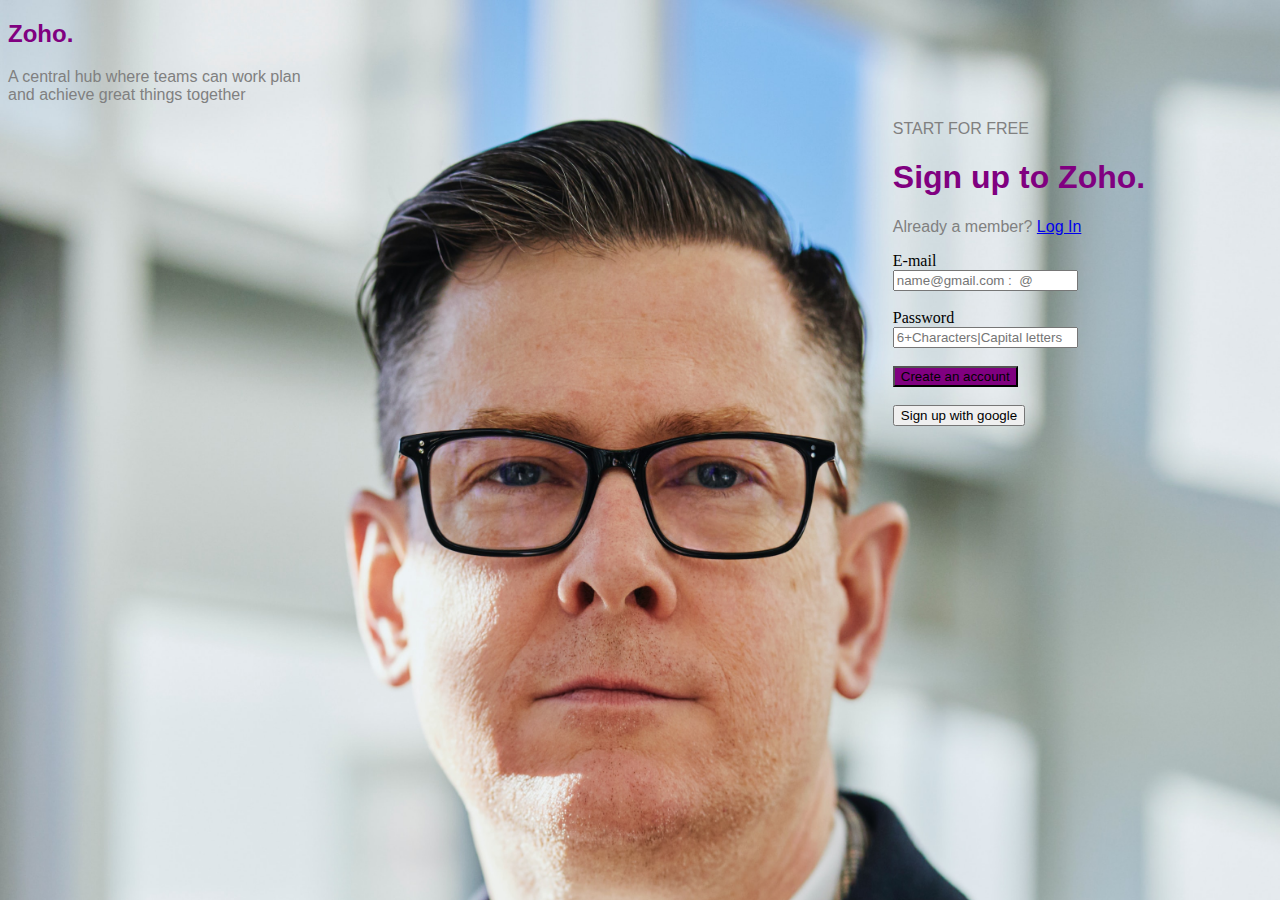
==== index.html @ 5eabdaeb "forms" ====
<!DOCTYPE html>
<html lang="en">
<head>
    <meta charset="UTF-8">
    <meta http-equiv="X-UA-Compatible" content="IE=edge">
    <meta name="viewport" content="width=device-width, initial-scale=1.0">
    <title>Document</title>
    <style>
        .form{
            color:black;
            
         }
      
         .header{
            color: purple;
            font-family: Arial,sans-serif;
            
            
         }
         #purple{
            background-color: purple;
         }
         .head{
            color: purple;
            font-family: Arial,sans-serif;
         }      
      
         body{
            background-image: url(images/linked.jpg);
            background-repeat: no-repeat;
            background-size: 100% ;
            
         }
         form{
            margin-left: 70%;
         }
         p{
            color: gray;
            font-family: Arial,sans-serif;
         }

    </style>
        
</head>


</body>
<body>
    <h2 class="header">Zoho.</h2>
    <p style=>A central hub where teams can work plan <br> and achieve great things together</p>
    <form class="form">
       <p>START FOR FREE</p> 
       <h1 class="head">Sign up to Zoho.</h1>
       <p>Already a member? <a href="loginform.html">Log In</a>
       </p>
       <label>E-mail</label>
       <br/>
       <input type="email" placeholder="name@gmail.com :  &commat;"/>
       <br/>
       <br/>
       <label>Password</label>
       <br/>
       <input type="password" placeholder="6+Characters|Capital letters"/>
       <br/>
       <br/>
       <button id="purple">Create an account</button>
       <br/>
       <br/>
       <button>Sign up with google</button>

    
    </form>
    
</body>
</html>
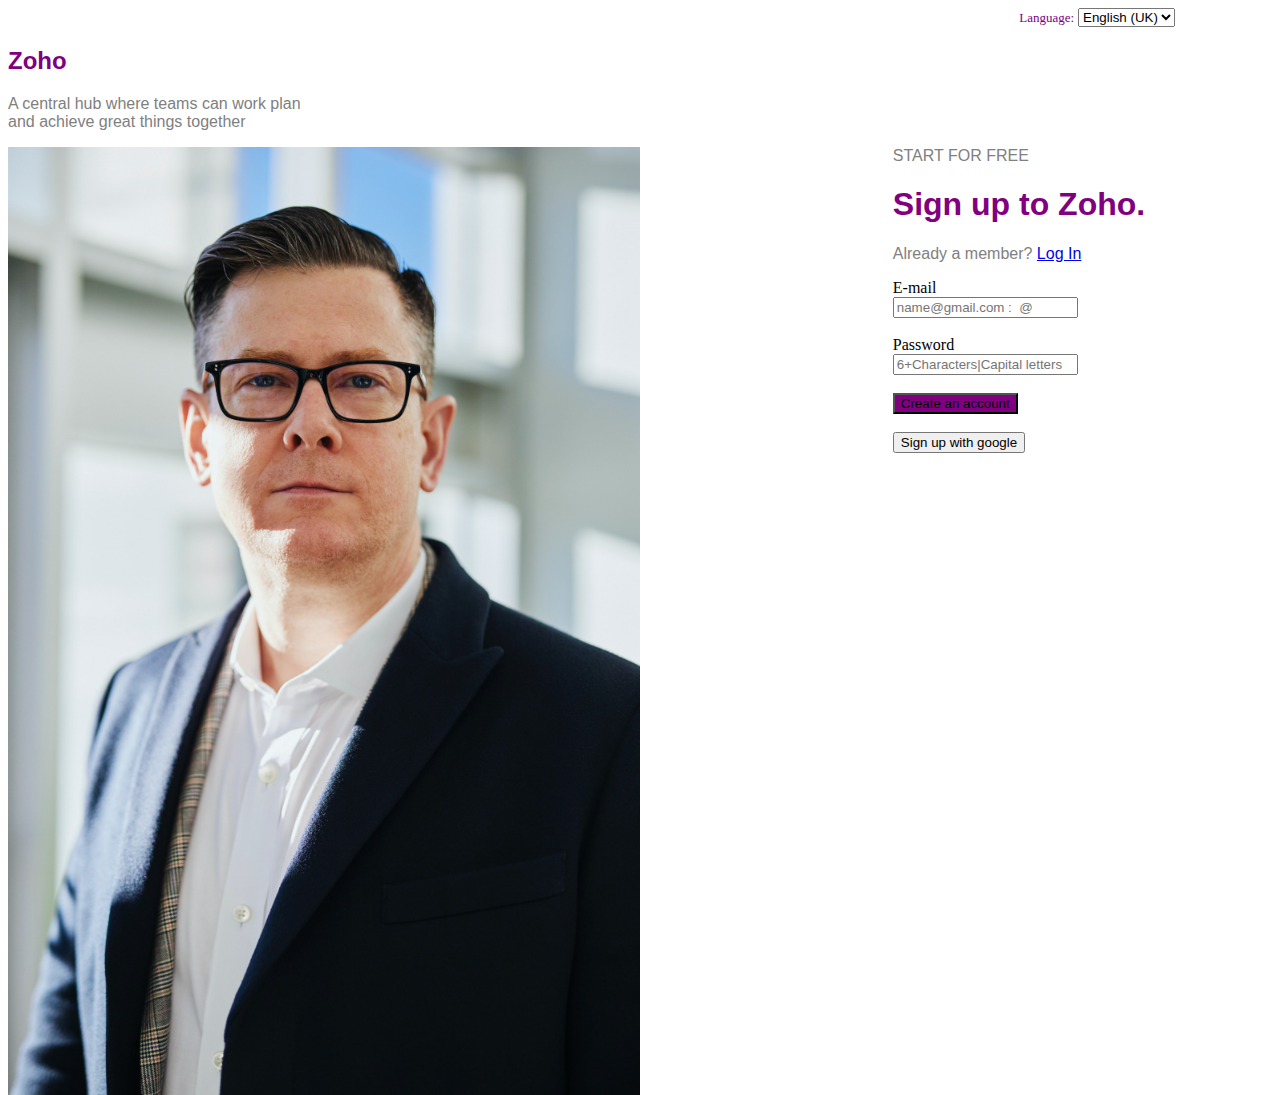
==== commit 32caf319: "forms" ====
--- a/index.html
+++ b/index.html
@@ -4,39 +4,43 @@
     <meta charset="UTF-8">
     <meta http-equiv="X-UA-Compatible" content="IE=edge">
     <meta name="viewport" content="width=device-width, initial-scale=1.0">
-    <title>Document</title>
+    <title>Zoho</title>
     <style>
-        .form{
+   
+      .form{
             color:black;
-            
          }
-      
+
          .header{
             color: purple;
             font-family: Arial,sans-serif;
-            
-            
          }
+
          #purple{
             background-color: purple;
          }
+         
          .head{
             color: purple;
             font-family: Arial,sans-serif;
          }      
       
-         body{
-            background-image: url(images/linked.jpg);
-            background-repeat: no-repeat;
-            background-size: 100% ;
-            
-         }
          form{
             margin-left: 70%;
          }
          p{
             color: gray;
             font-family: Arial,sans-serif;
+         }
+         #img{
+            float: left;
+            width: 50%;
+            height: fit-content;
+         }
+         #lang{
+            margin-left:80%;
+            font-size: small;
+            color: purple;
          }
 
     </style>
@@ -46,8 +50,19 @@
 
 </body>
 <body>
-    <h2 class="header">Zoho.</h2>
-    <p style=>A central hub where teams can work plan <br> and achieve great things together</p>
+   <label id="lang">Language:</label> 
+    <select>
+      <option>English (UK)</option>
+      <option>English (US)</option>
+      <option>Swahili</option>
+      <option>French</option>      
+      <option>Italian</option>
+    </select>
+
+    <h2 class="header">Zoho</h2>
+    <p>A central hub where teams can work plan <br> and achieve great things together</p>
+    
+    <img id="img" src="/images/linked.jpg " alt="zoho" >
     <form class="form">
        <p>START FOR FREE</p> 
        <h1 class="head">Sign up to Zoho.</h1>
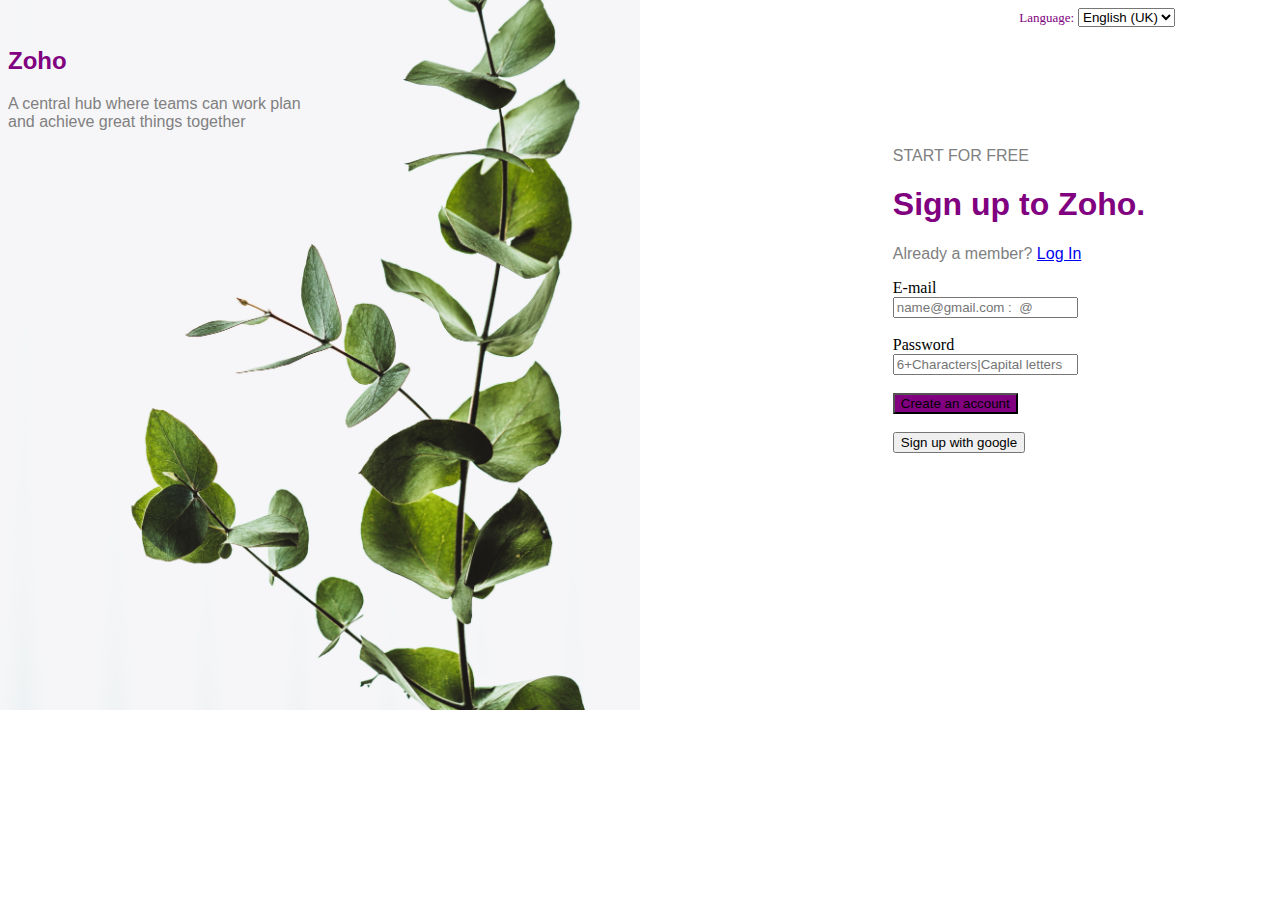
==== commit 35214169: "forms" ====
--- a/index.html
+++ b/index.html
@@ -4,7 +4,7 @@
     <meta charset="UTF-8">
     <meta http-equiv="X-UA-Compatible" content="IE=edge">
     <meta name="viewport" content="width=device-width, initial-scale=1.0">
-    <title>Zoho</title>
+    <title>Sign up to Zoho</title>
     <style>
    
       .form{
@@ -19,7 +19,7 @@
          #purple{
             background-color: purple;
          }
-         
+
          .head{
             color: purple;
             font-family: Arial,sans-serif;
@@ -42,14 +42,23 @@
             font-size: small;
             color: purple;
          }
+         .mydiv{
+            background-image: url("images/img.jpg") ;
+            background-repeat: no-repeat;
+            background-position: left;
+            background-size: 50%;
+            
+            
+         }
 
     </style>
+    
         
 </head>
 
 
-</body>
-<body>
+
+<body class="mydiv">
    <label id="lang">Language:</label> 
     <select>
       <option>English (UK)</option>
@@ -62,7 +71,8 @@
     <h2 class="header">Zoho</h2>
     <p>A central hub where teams can work plan <br> and achieve great things together</p>
     
-    <img id="img" src="/images/linked.jpg " alt="zoho" >
+    <!-- <img id="img" src="/images/linked.jpg " alt="zoho"> -->
+   
     <form class="form">
        <p>START FOR FREE</p> 
        <h1 class="head">Sign up to Zoho.</h1>
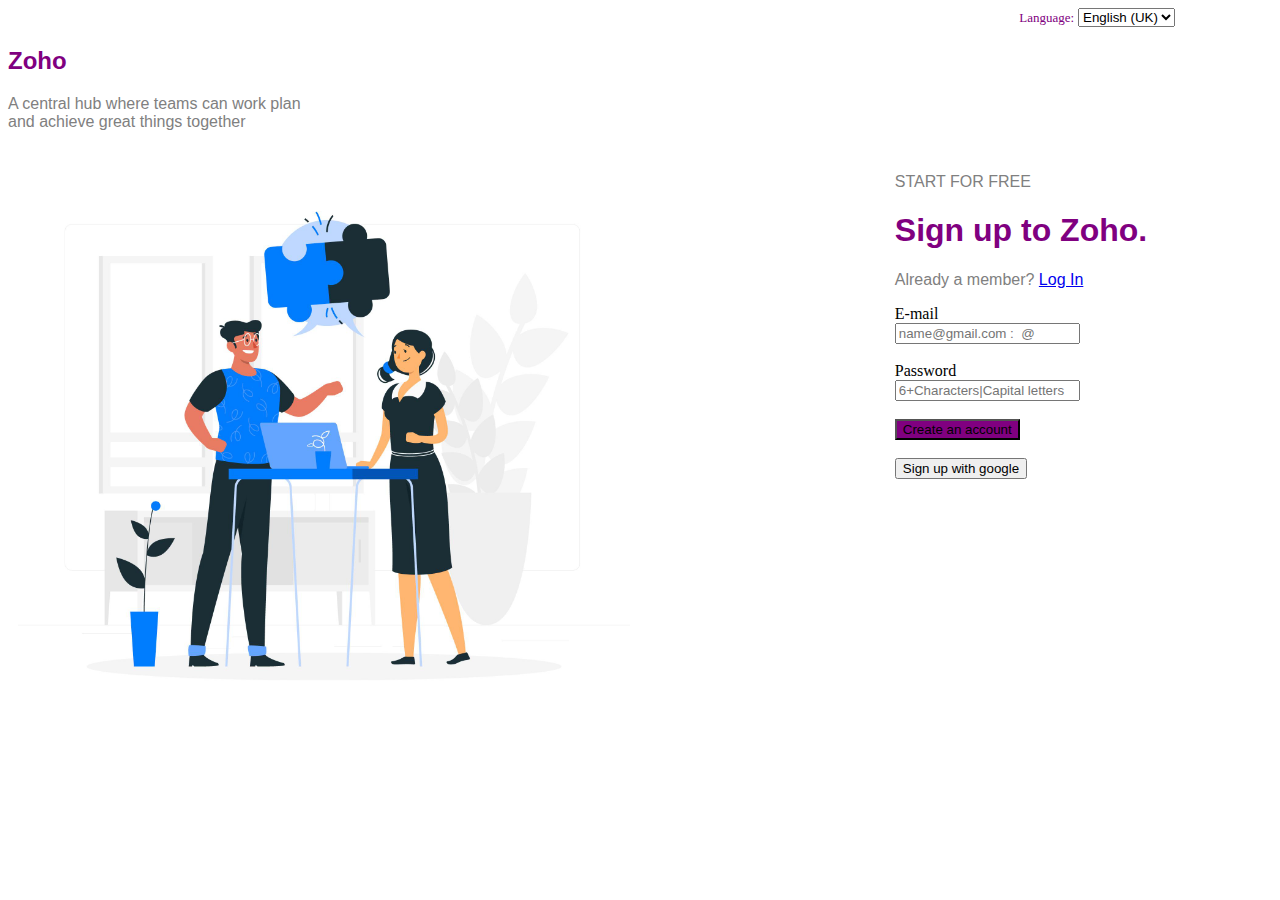
==== commit 2b78d393: "forms" ====
--- a/index.html
+++ b/index.html
@@ -5,58 +5,9 @@
     <meta http-equiv="X-UA-Compatible" content="IE=edge">
     <meta name="viewport" content="width=device-width, initial-scale=1.0">
     <title>Sign up to Zoho</title>
-    <style>
-   
-      .form{
-            color:black;
-         }
-
-         .header{
-            color: purple;
-            font-family: Arial,sans-serif;
-         }
-
-         #purple{
-            background-color: purple;
-         }
-
-         .head{
-            color: purple;
-            font-family: Arial,sans-serif;
-         }      
-      
-         form{
-            margin-left: 70%;
-         }
-         p{
-            color: gray;
-            font-family: Arial,sans-serif;
-         }
-         #img{
-            float: left;
-            width: 50%;
-            height: fit-content;
-         }
-         #lang{
-            margin-left:80%;
-            font-size: small;
-            color: purple;
-         }
-         .mydiv{
-            background-image: url("images/img.jpg") ;
-            background-repeat: no-repeat;
-            background-position: left;
-            background-size: 50%;
-            
-            
-         }
-
-    </style>
-    
+    <link rel="stylesheet" href="style.css">
         
 </head>
-
-
 
 <body class="mydiv">
    <label id="lang">Language:</label> 
@@ -71,8 +22,13 @@
     <h2 class="header">Zoho</h2>
     <p>A central hub where teams can work plan <br> and achieve great things together</p>
     
-    <!-- <img id="img" src="/images/linked.jpg " alt="zoho"> -->
-   
+    <!-- <img id="img" src="/images/toons.jpg " alt="zoho"> -->
+
+    <div class="row">
+      <div class="column">
+       <img id="img" src="/images/toons.jpg " alt="zoho">
+      </div>
+      <div class="column">
     <form class="form">
        <p>START FOR FREE</p> 
        <h1 class="head">Sign up to Zoho.</h1>
@@ -92,6 +48,11 @@
        <br/>
        <br/>
        <button>Sign up with google</button>
+      </div>
+      <!-- <div class="column">
+       <img id="img" src="/images/toons.jpg " alt="zoho">
+      </div> -->
+      </div>
 
     
     </form>
--- a/style.css
+++ b/style.css
@@ -0,0 +1,60 @@
+.form{
+    color:black;
+ }
+
+ .header{
+    color: purple;
+    font-family: Arial,sans-serif;
+ }
+
+ #purple{
+    background-color: purple;
+ }
+
+ .head{
+    color: purple;
+    font-family: Arial,sans-serif;
+ }      
+
+ form{
+    margin-left: 40%;
+    
+ }
+ p{
+    color: gray;
+    font-family: Arial,sans-serif;
+ }
+ #img{
+    float: left;
+    width: 100%;
+    height: fit-content;
+ }
+ #lang{
+    margin-left:80%;
+    font-size: small;
+    color: purple;
+ }
+ /* .mydiv{ */
+    /* background-image: url("images/img.jpg") ; */
+    /* background-repeat: no-repeat; */
+    /* background-position: left; */
+    /* background-size: 50%; */
+ /* } */
+     
+     .column {
+      flex: 50%;
+      padding: 10px;
+      height: 300px; 
+    }
+   
+
+     .row {
+       display: flex;
+       
+       
+     }
+     .row{
+      box-sizing: border-box;
+    }
+    
+ 